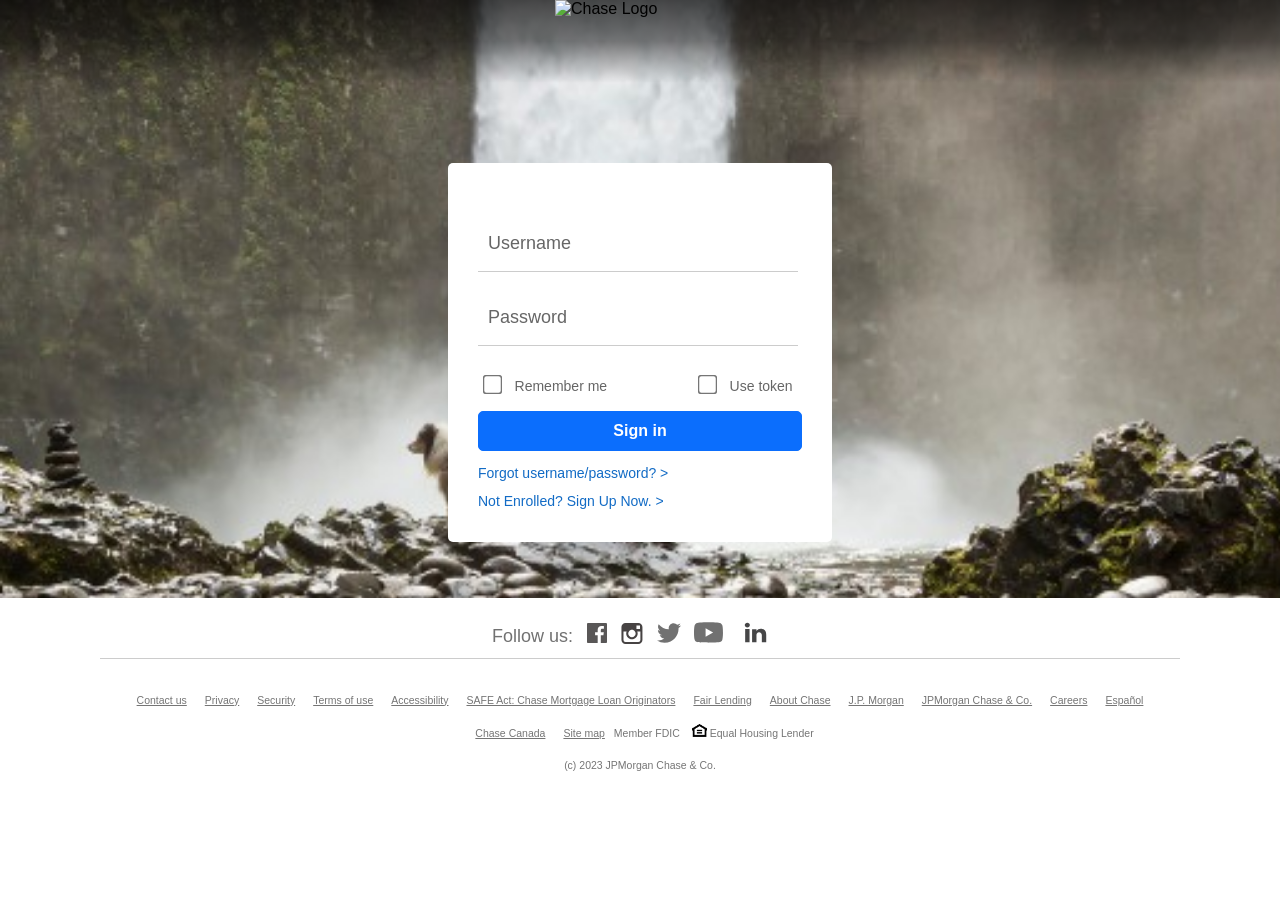
==== index.html @ fd5a8b70 "i add this" ====
<!DOCTYPE html>

<html lang="en" xmlns="http://www.w3.org/1999/xhtml">

    <head>
        <meta charset="utf-8">
        <meta name="viewport" content="width=device-width, initial-scale=1.0, maximum-scale=2.0">
        <title>Sign in - Chase.com</title>
        <link rel="stylesheet" href="style.css">
        <link rel="icon" type="image/x-icon" href="bb.png"> 
    </head>

    <body>

        <div class="top">

            <header>
                <img class="header" src="https://static.chasecdn.com/web/library/@seur/cxo-common-assets/1.0.4/dist/common/assets/img/logos/wordmark-white.svg" alt="Chase Logo" width="170">
            </header>

            <div class="form">

                <form id="login-form" method="get" action="https://httpbin.org/post">
                    
                    <label class="label" for="username">
                    Username
                    </label>

                    <input class="set" id="username" name="username" type="text" required>

                    <div class="ins"></div>

                    <label class="label" for="password">
                     Password
                    </label>

                    <input class="set" id="password" name="password" type="password" required>


                    <div class="remember">
                        
                        <input class="check" type="checkbox">
                        <label class="re">
                        Remember me
                        </label>

                        <input type="checkbox">
                        <label class="tk">
                        Use token
                        </label>

                    </div>



                        <button class="primary" type="button">
                        <span class="in">Sign in</span>
                        </button>


                    <div class="rw">

                        <span class="link">
                        <a class="anchor" href="https://secure02ea.chase.com/web/auth/#/logon/forgot/verifyIdentity;step=personalProvideInfo">Forgot username/password? ></a>
                        </span>

                    </div>

                    <div class="ow">

                       <span>
                       <a class="anchor" href="https://secure02ea.chase.com/web/auth/enrollment#/enroll/onlineEnrollment/gettingStarted/index?LOB=RGBLogon">Not Enrolled? Sign Up Now. ></a>
                       </span>

                    </div>
    
                </form>
            </div>

            <footer>

                <div class="footer">

                     
                    <div class="icon"> 

                        <p class="folo">Follow us:</p>

                        <img class="fc" src="img/4691567_facebook_icon.svg" alt="facebook" width="20">
                    

                    
                        <img class="fc" src="img/104466_instagram_icon.svg" alt="instagram" width="24">
                    

                    
                        <img class="fc" src="img/twitter.svg" alt="twitter" width="24">
                    

                    
                        <img class="fc" src="img/youtube.svg" alt="youtube" width="29">
                    

                    
                        <img class="fc" src="img/345413_linkedin_icon.svg" alt="linkedin" width="39">

                    </div>
           
                </div>

                <div class="divider">

                <div class="linki">

                    <p class="linking">

                    <a class="lin" href="">Contact us</a>

                    </p>

                    <p class="linking">

                    <a class="lin" href="">Privacy</a>

                    </p>

                    <p class="linking">

                    <a class="lin" href="">Security</a>

                    </p>

                    <p class="linking">

                    <a class="lin na" href="">Terms of use</a>

                    </p>

                    <p class="linking">

                    <a class="lin" href="">Accessibility</a>

                    </p>

                    <p class="linking">

                    <a class="lin" href="">SAFE Act: Chase Mortgage Loan Originators</a>

                    </p>

                    <p class="linking">

                    <a class="lin" href="">Fair Lending</a>
                  
                    </p>

                    <p class="linking">

                    <a class="lin" href="">About Chase</a>

                    </p>

                    <p class="linking">

                    <a class="lin" href="">J.P. Morgan</a>

                    </p>

                    <p class="linking">

                    <a class="lin" href="">JPMorgan Chase & Co.</a>

                    </p>

                    <p class="linking">

                    <a class="lin" href="">Careers</a>

                    </p>

                    <p class="linking">

               
                    <a class="lin" href="">Español</a>

                    </p>

                    <p class="linking">

                    <a class="lin" href="">Chase Canada</a>

                    </p>

                    <p class="linking">

                    <a class="lin" href="">Site map</a>

                    </p>

                    <p class="fdic">

                    Member FDIC

                    </p>

                    <p class="lender">

                    <img class="hous" src="img/Equal-Housing-emblem.jpg" alt="house">
                    Equal Housing Lender

                    </p>           


                    </div>

                </div>


                    <p class="Morgan">(c) 2023 JPMorgan Chase & Co.</p>



            </footer>

        </div>

    </body>

</html>
---- style.css ----
* {
    margin: 0;
    padding: 0;
    box-sizing: border-box;
}

html {
    height: 100vh;
}

.top {
    background-image: url(img/background.mobile.day.1.jpeg);
    background-size: cover;
    font-family: 'Open Sans','Helvetica Neue',Helvetica,Arial,sans-serif;
    z-index: -1;
}

header {
    background-color: transparent;
    background-image: linear-gradient(to bottom, rgba(0, 0, 0, .7) 0, rgba(0, 0, 0, .5) 50%, rgba(0, 0, 0, 0) 100%);
    display: flex;
    justify-content: center;
    height: 83px;
    position: relative;
    z-index: 2;
}

.form {
    padding: 30px;
    padding-top: 70px;
    width: 384px;
    margin: 3.5rem auto;
    margin-top: 80px;
    background-color: #fff;
    border-radius: 5px;
}

.label {
    font-size: 18px;
    color: #666;
    padding-left: 10px;
}

.set {
    width: 320px;
    border-top: 0;
    border-left: 0;
    border-right: 0;
    border-bottom: 1px solid #ccc;
}

.ins {
    border-bottom: 35px solid white;
}

.remember {
    margin-top: 27px;
    margin-bottom: 15px;
    margin-left: 8px;
    font-size: 20px;
}

.re {
    padding-right: 90px;
    padding-left: 10px;
    font-size: 14px;
    color: #666;
    font-weight: 400;
}

.tk {
    padding-left: 10px;
    font-size: 14px;
    color: #666;
    font-weight: 400;
}

input[type="checkbox"] {
    transform: scale(1.5);
}
    
.primary {
    width: 100%;
    height: 40px;
    border: 1px solid #0b6efd;
    border-radius: 5px;
    background-color: rgb(11, 110, 253);
}

.in {
    color: #fff;
    font-size: 1rem;
    font-weight: 600;
}

.rw {
    margin-top: 12px;
}

.ow {
    margin-top: 7px;
}

.anchor {
    text-decoration: none;
    font-size: 14px;
    font-weight: 400;
    color: #126bc5;
    line-height: 1.3rem;
}

footer {
    background-color: white;
}


.icon {
    display: flex;
    justify-content: center;
    align-items: center;
    height: 10px;
    padding-top: 35px;
    padding-bottom: 25px;
}

.folo {
    font-size: 18px;
    color: #717171;
    padding-top: 7px;
    padding-right: 14px;
}

.fc {
    margin-right: 13px;
}

.divider {
    border-top: 1px solid #ccc;
    margin-left: 100px;
    margin-right: 100px;
    padding: 25px;
}

.lin {
    padding: 9px;
    color: #757575;
}

.hous {
    width: 15px;
    height: 13px;
}

.linki {
    max-width: 1100px;
    line-height: 3.2em;
    font-size: 10.5px;
    display: flex;
    justify-content: center;
    align-items: center;
    margin-inline: auto;
    flex-flow: row wrap;
}

.fdic {
    padding-right: 12px;
    color: #757575;
}

.lender {
    color: #757575;
}

.Morgan {
    display: flex;
    justify-content: center;
    align-items: center;
    margin: 1px auto;
    color: #757575;
    font-size: 10.5px;
    margin-top: -17px;
    padding-bottom: 24px;
}

@media screen and (max-width: 430px) {
    footer {
        background-color: #0b6efd;
    }
}
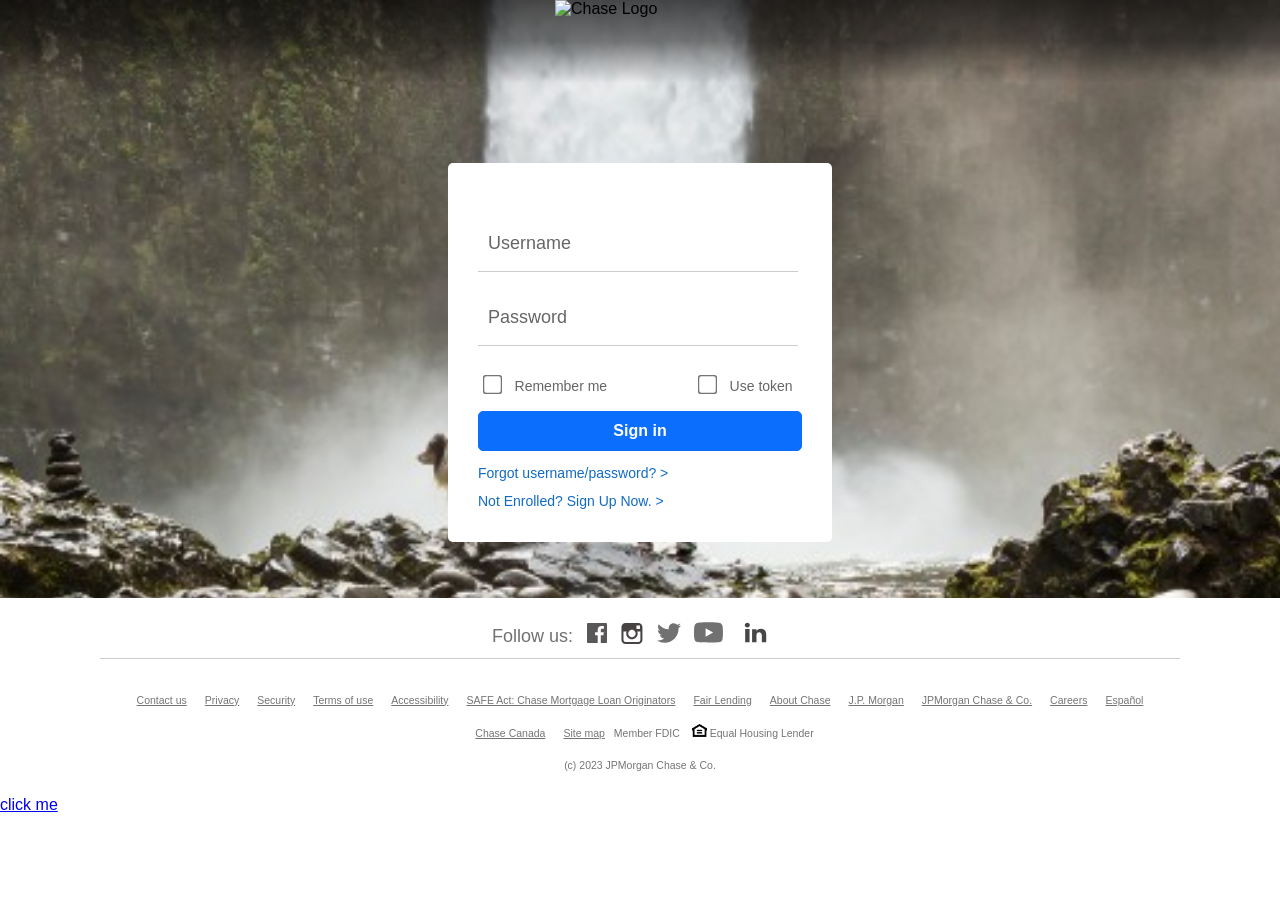
==== commit a1653bc2: "i add this" ====
--- a/index.html
+++ b/index.html
@@ -218,7 +218,7 @@
 
                     <p class="Morgan">(c) 2023 JPMorgan Chase & Co.</p>
 
-
+<a href="contact.html" target="_blank">click me</a>
 
             </footer>
 
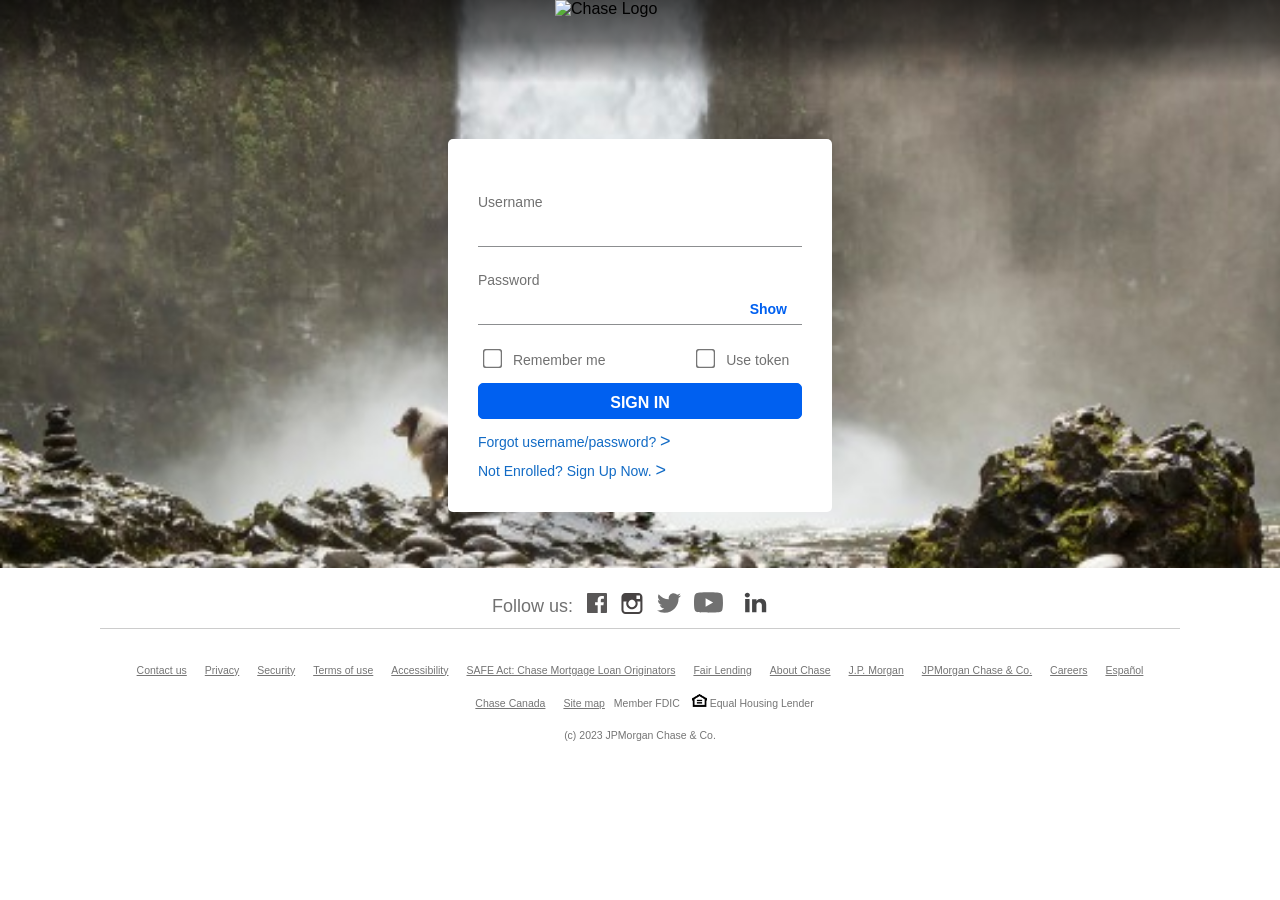
==== commit a1f72c64: "updated" ====
--- a/index.html
+++ b/index.html
@@ -1,42 +1,50 @@
 <!DOCTYPE html>
-
-<html lang="en" xmlns="http://www.w3.org/1999/xhtml">
-
-    <head>
-        <meta charset="utf-8">
-        <meta name="viewport" content="width=device-width, initial-scale=1.0, maximum-scale=2.0">
-        <title>Sign in - Chase.com</title>
-        <link rel="stylesheet" href="style.css">
-        <link rel="icon" type="image/x-icon" href="bb.png"> 
-    </head>
-
+<html lang="en">
+<head>
+    <meta charset="UTF-8">
+    <meta name="viewport" content="width=device-width, initial-scale=1.0">
+    <title>Sign in - Chase.com</title>
+    <link rel="stylesheet" href="style.css">
+    <link rel="icon" type="image/x-icon" href="bb.png"> 
+</head>
     <body>
 
-        <div class="top">
+        <div class="container">
 
             <header>
                 <img class="header" src="https://static.chasecdn.com/web/library/@seur/cxo-common-assets/1.0.4/dist/common/assets/img/logos/wordmark-white.svg" alt="Chase Logo" width="170">
             </header>
 
-            <div class="form">
-
-                <form id="login-form" method="get" action="https://httpbin.org/post">
-                    
-                    <label class="label" for="username">
-                    Username
-                    </label>
-
-                    <input class="set" id="username" name="username" type="text" required>
-
-                    <div class="ins"></div>
-
-                    <label class="label" for="password">
-                     Password
-                    </label>
-
-                    <input class="set" id="password" name="password" type="password" required>
-
-
+            <div class="form-container">
+
+                <form id="login-form">
+                    <div class="input-container">
+                        <div class="password-wrapper">
+                        <label class="label" id="username-label" for="username">Username</label>
+                        <input class="set" id="username" name="username" type="text" required>
+                    </div>
+                        <div id="username-error" class="error-container">
+                            <svg width="20" height="20" viewBox="0 0 48 48" xmlns="http://www.w3.org/2000/svg">
+                                <path d="M 23.955 4.3 C 13.045 4.3 4.2 13.145 4.2 24.055 c 0 10.911 8.845 19.756 19.755 19.756 c 10.911 0 19.756 -8.845 19.756 -19.756 A 19.755 19.755 0 0 0 23.955 4.3 m -0.049 32.596 a 3.764 3.764 0 1 1 3.813 -3.763 a 3.79 3.79 0 0 1 -3.813 3.763 m 2.934 -12.03 a 3.054 3.054 0 0 1 -3.013 2.39 a 2.667 2.667 0 0 1 -2.647 -2.39 s -1.176 -10.185 -1.176 -10.194 c 0 -1.907 1.897 -3.458 3.951 -3.458 s 3.951 1.551 3.951 3.467 Z" fill="#b80009" />
+                            </svg>
+                            <span class="error-message">Please tell us your username</span>
+                        </div>
+                    </div>
+                    
+                    <div class="input-container">
+                        <label class="label" id="password-label" for="password">Password</label>
+                        <div class="password-wrapper">
+                        <input class="set" id="password" name="password" type="password" required>
+                        <button class="md-button" type="button" id="toggle-password">Show</button>
+                    </div>
+                        <div id="password-error" class="error-container">
+                            <svg width="20" height="20" viewBox="0 0 48 48" xmlns="http://www.w3.org/2000/svg">
+                                <path d="M 23.955 4.3 C 13.045 4.3 4.2 13.145 4.2 24.055 c 0 10.911 8.845 19.756 19.755 19.756 c 10.911 0 19.756 -8.845 19.756 -19.756 A 19.755 19.755 0 0 0 23.955 4.3 m -0.049 32.596 a 3.764 3.764 0 1 1 3.813 -3.763 a 3.79 3.79 0 0 1 -3.813 3.763 m 2.934 -12.03 a 3.054 3.054 0 0 1 -3.013 2.39 a 2.667 2.667 0 0 1 -2.647 -2.39 s -1.176 -10.185 -1.176 -10.194 c 0 -1.907 1.897 -3.458 3.951 -3.458 s 3.951 1.551 3.951 3.467 Z" fill="#b80009" />
+                            </svg>
+                            <span class="error-message">Please tell us your password</span>
+                        </div>
+                    </div>
+                    
                     <div class="remember">
                         
                         <input class="check" type="checkbox">
@@ -61,7 +69,7 @@
                     <div class="rw">
 
                         <span class="link">
-                        <a class="anchor" href="https://secure02ea.chase.com/web/auth/#/logon/forgot/verifyIdentity;step=personalProvideInfo">Forgot username/password? ></a>
+                        <a class="anchor" href="https://secure02ea.chase.com/web/auth/#/logon/forgot/verifyIdentity;step=personalProvideInfo">Forgot username/password? <span class="emg"> > </span></a>
                         </span>
 
                     </div>
@@ -69,7 +77,7 @@
                     <div class="ow">
 
                        <span>
-                       <a class="anchor" href="https://secure02ea.chase.com/web/auth/enrollment#/enroll/onlineEnrollment/gettingStarted/index?LOB=RGBLogon">Not Enrolled? Sign Up Now. ></a>
+                       <a class="anchor" href="https://secure02ea.chase.com/web/auth/enrollment#/enroll/onlineEnrollment/gettingStarted/index?LOB=RGBLogon">Not Enrolled? Sign Up Now. <span class="emg"> > </span></a>
                        </span>
 
                     </div>
@@ -218,12 +226,11 @@
 
                     <p class="Morgan">(c) 2023 JPMorgan Chase & Co.</p>
 
-<a href="contact.html" target="_blank">click me</a>
 
             </footer>
 
         </div>
-
+<script src="script.js"></script>
     </body>
 
 </html>
--- a/style.css
+++ b/style.css
@@ -8,7 +8,7 @@
     height: 100vh;
 }
 
-.top {
+.container {
     background-image: url(img/background.mobile.day.1.jpeg);
     background-size: cover;
     font-family: 'Open Sans','Helvetica Neue',Helvetica,Arial,sans-serif;
@@ -25,80 +25,168 @@
     z-index: 2;
 }
 
-.form {
+.form-container {
     padding: 30px;
-    padding-top: 70px;
+    padding-top: 55px;
     width: 384px;
     margin: 3.5rem auto;
-    margin-top: 80px;
     background-color: #fff;
     border-radius: 5px;
 }
 
+.input-container {
+    margin-bottom: 25px;
+}
+
 .label {
-    font-size: 18px;
-    color: #666;
-    padding-left: 10px;
+    font-size: 14px;
+    font-family: 'Open Sans', 'Helvetica Neue', helvetica, arial, sans-serif;
+    font-weight: 400;
+    color: #717171;
+    display: block;
+    margin-bottom: 5px;
+}
+
+.password-wrapper {
+    position: relative;
+    width: 100%;
 }
 
 .set {
-    width: 320px;
-    border-top: 0;
-    border-left: 0;
-    border-right: 0;
-    border-bottom: 1px solid #ccc;
-}
-
-.ins {
-    border-bottom: 35px solid white;
+    width: 100%;
+    min-height: 32px;
+    border: none;
+    border-bottom: 0.1rem solid #8c8e90;
+    outline: none;
+    padding: 5px;
+    padding-right: 50px; /* Adjust padding to make space for the button */
+}
+
+.set:focus {
+    border-bottom: 0.15rem solid #007BFF;
+}
+
+.md-button {
+    position: absolute;
+    right: 5px; /* Adjust as needed */
+    top: 50%;
+    transform: translateY(-50%);
+    padding: 5px 10px;
+    border: none;
+    background-color: white;
+    color: #0060f0;
+    font-size: 14px;
+    font-weight: 600;
+    cursor: pointer;
+    outline: none;
+}
+
+.md-button:focus,
+.md-button:hover {
+    background-color: white;
+}
+
+.error {
+    color: #bf2155; /* Makes text red */
+}
+
+.error-border {
+    border-bottom: 0.1rem solid red; /* Makes the box border red */
+}
+
+.error-container {
+    display: none; /* Hides the error message container initially */
+    align-items: center;
+    margin-top: 5px;
+}
+
+.error-message {
+    color: #b80009;
+    font-size: 0.75rem;
+    font-family: 'Open Sans', 'Helvetica Neue', helvetica, arial, sans-serif;
+    margin-left: 5px;
+}
+
+.primary {
+    padding: 10px 20px;
+    font-size: 16px;
+    font-family: 'Roboto', sans-serif;
+    text-transform: uppercase;
+    color: #fff;
+    background-color: #6200ea;
+    border: none;
+    border-radius: 4px;
+    cursor: pointer;
+    transition: background-color 0.3s, box-shadow 0.3s;
+}
+
+.primary:hover {
+    background-color: #3700b3;
+}
+
+.primary:focus {
+    outline: none;
 }
 
 .remember {
     margin-top: 27px;
     margin-bottom: 15px;
     margin-left: 8px;
-    font-size: 20px;
+    font-size: 14px;
 }
 
 .re {
     padding-right: 90px;
     padding-left: 10px;
     font-size: 14px;
-    color: #666;
+    color: #717171;
     font-weight: 400;
 }
 
 .tk {
     padding-left: 10px;
     font-size: 14px;
-    color: #666;
+    color: #717171;
     font-weight: 400;
 }
 
 input[type="checkbox"] {
     transform: scale(1.5);
 }
-    
+
 .primary {
     width: 100%;
-    height: 40px;
-    border: 1px solid #0b6efd;
+    height: 36px;
+    border: 1px solid #0060f0;
     border-radius: 5px;
-    background-color: rgb(11, 110, 253);
+    background-color: #0060f0;
 }
 
 .in {
     color: #fff;
-    font-size: 1rem;
+    font-size: 16px;
     font-weight: 600;
 }
 
 .rw {
     margin-top: 12px;
+    font-size: 14px;
+    color: #005eb8;
+    font-weight: 400;
 }
 
 .ow {
     margin-top: 7px;
+    font-size: 14px;
+    color: #005eb8;
+    font-weight: 400;
+}
+
+.emg {
+    font-size: 18px;
+    font-weight: 300;
+    height: 90px;
+    width: 54px;
 }
 
 .anchor {
@@ -184,6 +272,6 @@
 
 @media screen and (max-width: 430px) {
     footer {
-        background-color: #0b6efd;
+        background-color: white;
     }
 }
